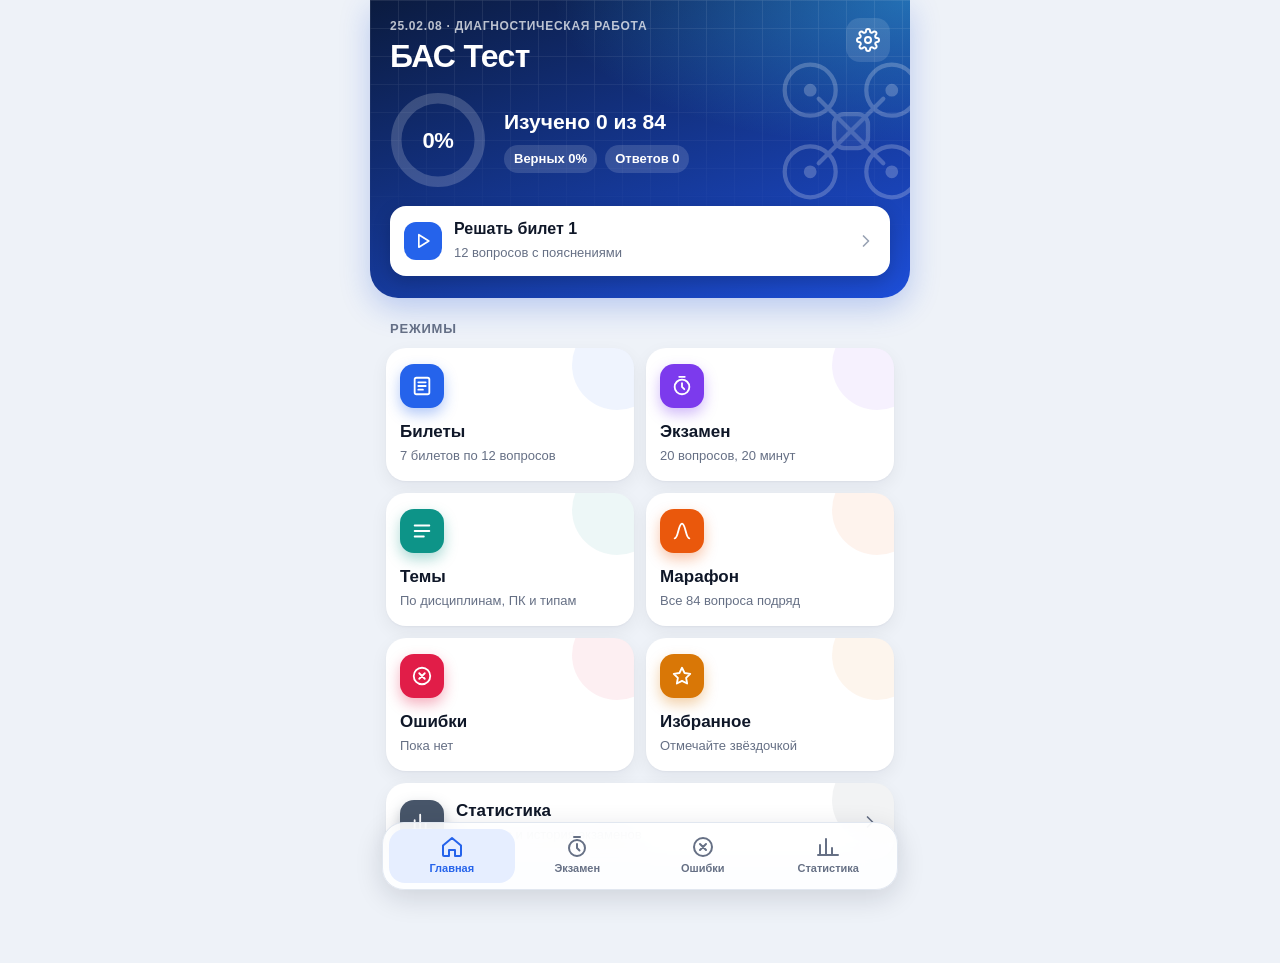
==== bas-test/index.html @ 1d3c55db "БАС Тест: тренажёр в стиле Дром ПДД (84 вопроса, сверены с документом), новый интерфейс Co-Authored-" ====
<!DOCTYPE html>
<html lang="ru">
<head>
  <meta charset="UTF-8">
  <meta name="viewport" content="width=device-width, initial-scale=1, viewport-fit=cover">
  <title>БАС Тест</title>
  <meta name="description" content="Тренажёр для подготовки к диагностической работе 25.02.08 «Эксплуатация беспилотных авиационных систем»">
  <link rel="manifest" href="manifest.webmanifest">
  <meta name="theme-color" content="#EEF2F8" media="(prefers-color-scheme: light)">
  <meta name="theme-color" content="#0A0F1A" media="(prefers-color-scheme: dark)">
  <link rel="icon" href="icons/icon.svg" type="image/svg+xml">
  <link rel="apple-touch-icon" href="icons/apple-touch-icon.png">
  <meta name="apple-mobile-web-app-capable" content="yes">
  <meta name="mobile-web-app-capable" content="yes">
  <meta name="apple-mobile-web-app-title" content="БАС Тест">
  <meta name="apple-mobile-web-app-status-bar-style" content="default">
  <link rel="stylesheet" href="style.css">
</head>
<body>
  <div id="app">
    <main id="view" class="view"></main>
  </div>
  <nav class="tabbar" id="tabbar" aria-label="Разделы">
    <div class="inner">
      <button data-tab="home" aria-label="Главная">
        <svg viewBox="0 0 24 24" fill="none" stroke="currentColor" stroke-width="2" stroke-linecap="round" stroke-linejoin="round"><path d="M3 10.5 12 3l9 7.5V20a1 1 0 0 1-1 1h-5v-6H9v6H4a1 1 0 0 1-1-1z"/></svg>
        Главная
      </button>
      <button data-tab="examIntro" aria-label="Экзамен">
        <svg viewBox="0 0 24 24" fill="none" stroke="currentColor" stroke-width="2" stroke-linecap="round" stroke-linejoin="round"><circle cx="12" cy="13" r="8"/><path d="M12 9v4l2.5 2.5M9 2h6"/></svg>
        Экзамен
      </button>
      <button data-tab="mistakes" aria-label="Ошибки">
        <svg viewBox="0 0 24 24" fill="none" stroke="currentColor" stroke-width="2" stroke-linecap="round" stroke-linejoin="round"><circle cx="12" cy="12" r="9"/><path d="m15 9-6 6M9 9l6 6"/></svg>
        Ошибки
        <span class="dot hidden" id="mistakesDot"></span>
      </button>
      <button data-tab="stats" aria-label="Статистика">
        <svg viewBox="0 0 24 24" fill="none" stroke="currentColor" stroke-width="2" stroke-linecap="round" stroke-linejoin="round"><path d="M4 20V10M10 20V4M16 20v-7M22 20H2"/></svg>
        Статистика
      </button>
    </div>
  </nav>
  <script src="questions.js"></script>
  <script src="app.js"></script>
</body>
</html>
---- bas-test/style.css ----
/* БАС Тест — оформление */
:root {
  --bg: #EEF2F8;
  --card: #FFFFFF;
  --card2: #F3F6FB;
  --text: #0F1728;
  --muted: #667085;
  --line: #E1E7F0;
  --accent: #2563EB;
  --accent-2: #0EA5E9;
  --accent-soft: #E6EEFF;
  --ok: #16A34A;
  --ok-soft: #E3F6EA;
  --bad: #E11D48;
  --bad-soft: #FDE8EE;
  --warn: #F59E0B;
  --hero-1: #0B1B3F;
  --hero-2: #1D4ED8;
  --shadow: 0 1px 2px rgba(16, 24, 40, .04), 0 6px 18px rgba(16, 24, 40, .06);
  --shadow-lg: 0 10px 30px rgba(29, 78, 216, .25);
  --r: 20px;
  --fs: 1;
  color-scheme: light;
}
:root[data-theme="dark"] {
  --bg: #0A0F1A; --card: #131B2B; --card2: #1A2436; --text: #EEF2F8; --muted: #93A0B5; --line: #243049;
  --accent: #5B8CFF; --accent-2: #38BDF8; --accent-soft: #1A2A4D; --ok: #34D399; --ok-soft: #12302A; --bad: #FB7185; --bad-soft: #3A1823;
  --hero-1: #0B1430; --hero-2: #1E3A8A;
  --shadow: 0 1px 2px rgba(0,0,0,.35); --shadow-lg: 0 10px 30px rgba(0,0,0,.4);
  color-scheme: dark;
}
@media (prefers-color-scheme: dark) {
  :root:not([data-theme="light"]) {
    --bg: #0A0F1A; --card: #131B2B; --card2: #1A2436; --text: #EEF2F8; --muted: #93A0B5; --line: #243049;
    --accent: #5B8CFF; --accent-2: #38BDF8; --accent-soft: #1A2A4D; --ok: #34D399; --ok-soft: #12302A; --bad: #FB7185; --bad-soft: #3A1823;
    --hero-1: #0B1430; --hero-2: #1E3A8A;
    --shadow: 0 1px 2px rgba(0,0,0,.35); --shadow-lg: 0 10px 30px rgba(0,0,0,.4);
    color-scheme: dark;
  }
}
:root[data-font="large"] { --fs: 1.14; }

* { box-sizing: border-box; -webkit-tap-highlight-color: transparent; }
html, body { margin: 0; padding: 0; }
body {
  background: var(--bg); color: var(--text);
  font-family: -apple-system, BlinkMacSystemFont, "SF Pro Text", "Segoe UI", Roboto, "Helvetica Neue", Arial, sans-serif;
  font-size: calc(16px * var(--fs)); line-height: 1.42;
  overflow-x: hidden; -webkit-text-size-adjust: 100%;
}
button { font: inherit; color: inherit; border: 0; background: none; cursor: pointer; padding: 0; }
button:focus-visible, [tabindex]:focus-visible { outline: 3px solid var(--accent); outline-offset: 2px; }
#app { max-width: 540px; margin: 0 auto; min-height: 100vh; min-height: 100dvh; position: relative; }
.view { padding: 0 16px calc(104px + env(safe-area-inset-bottom, 0px)); animation: fadeIn .2s ease; }
.view.no-tabs { padding-bottom: calc(28px + env(safe-area-inset-bottom, 0px)); }
@keyframes fadeIn { from { opacity: 0; transform: translateY(6px); } to { opacity: 1; transform: none; } }
@keyframes pop { 0% { transform: scale(.96); } 60% { transform: scale(1.015); } 100% { transform: none; } }
@keyframes shake { 0%,100% { transform: none; } 25% { transform: translateX(-5px); } 75% { transform: translateX(5px); } }
@media (prefers-reduced-motion: reduce) { * { animation: none !important; transition: none !important; } }

/* ---------- Шапка внутренних экранов ---------- */
.topbar {
  position: sticky; top: 0; z-index: 20; margin: 0 -16px 10px;
  padding: calc(8px + env(safe-area-inset-top, 0px)) 8px 8px;
  background: color-mix(in srgb, var(--bg) 86%, transparent);
  -webkit-backdrop-filter: saturate(1.6) blur(14px); backdrop-filter: saturate(1.6) blur(14px);
  display: flex; align-items: center; gap: 4px; min-height: 58px;
}
.topbar h1 { flex: 1; margin: 0; font-size: calc(20px * var(--fs)); font-weight: 800; letter-spacing: -.01em; white-space: nowrap; overflow: hidden; text-overflow: ellipsis; padding: 0 4px; }
.icon-btn { width: 44px; height: 44px; border-radius: 14px; display: grid; place-items: center; flex: none; }
.icon-btn:active { background: var(--line); }
.icon-btn svg { width: 24px; height: 24px; }
.timer { font-variant-numeric: tabular-nums; font-weight: 800; padding: 7px 12px; border-radius: 12px; background: var(--card); box-shadow: var(--shadow); display: flex; align-items: center; gap: 6px; }
.timer::before { content: ""; width: 8px; height: 8px; border-radius: 50%; background: var(--ok); }
.timer.low { color: var(--bad); }
.timer.low::before { background: var(--bad); animation: blink 1s infinite; }
@keyframes blink { 50% { opacity: .2; } }
.counter { color: var(--muted); font-weight: 700; padding: 6px 12px; border-radius: 12px; background: var(--card); box-shadow: var(--shadow); font-variant-numeric: tabular-nums; font-size: calc(15px * var(--fs)); }

/* ---------- Главная: шапка-баннер ---------- */
.hero {
  position: relative; overflow: hidden; color: #fff;
  margin: 0 -16px 18px; padding: calc(18px + env(safe-area-inset-top, 0px)) 20px 22px;
  background:
    radial-gradient(120% 90% at 100% 0%, rgba(56, 189, 248, .45) 0%, transparent 55%),
    linear-gradient(160deg, var(--hero-1) 0%, var(--hero-2) 100%);
  border-radius: 0 0 28px 28px;
  box-shadow: var(--shadow-lg);
}
.hero::before { /* сетка как на радаре */
  content: ""; position: absolute; inset: 0; pointer-events: none; opacity: .14;
  background-image: linear-gradient(rgba(255,255,255,.6) 1px, transparent 1px), linear-gradient(90deg, rgba(255,255,255,.6) 1px, transparent 1px);
  background-size: 28px 28px;
  -webkit-mask-image: linear-gradient(180deg, #000 0%, transparent 85%); mask-image: linear-gradient(180deg, #000 0%, transparent 85%);
}
.hero .drone { position: absolute; right: -26px; top: calc(46px + env(safe-area-inset-top, 0px)); width: 170px; height: 170px; opacity: .22; pointer-events: none; animation: hover 5s ease-in-out infinite; }
@keyframes hover { 50% { transform: translateY(-6px) rotate(3deg); } }
.hero-top { position: relative; display: flex; align-items: flex-start; gap: 12px; }
.hero-top .grow { flex: 1; min-width: 0; }
.eyebrow { font-size: calc(12px * var(--fs)); font-weight: 700; letter-spacing: .06em; text-transform: uppercase; color: rgba(255,255,255,.72); }
.hero h1 { margin: 4px 0 0; font-size: calc(32px * var(--fs)); font-weight: 850; letter-spacing: -.02em; line-height: 1.1; }
.hero .icon-btn { color: #fff; background: rgba(255,255,255,.12); }
.hero .icon-btn:active { background: rgba(255,255,255,.22); }
.hero-stats { position: relative; display: flex; align-items: center; gap: 18px; margin-top: 18px; }
.hero-stats .big { font-size: calc(21px * var(--fs)); font-weight: 800; }
.hero-stats .row { display: flex; gap: 8px; flex-wrap: wrap; margin-top: 8px; }
.pill { font-size: calc(13px * var(--fs)); font-weight: 700; padding: 5px 10px; border-radius: 999px; background: rgba(255,255,255,.14); color: #fff; white-space: nowrap; }
.hero-cta {
  position: relative; display: flex; align-items: center; gap: 12px; width: 100%; margin-top: 18px;
  background: #fff; color: #0F1728; border-radius: 16px; padding: 12px 14px; text-align: left; min-height: 60px;
  box-shadow: 0 6px 18px rgba(0,0,0,.18); transition: transform .12s ease;
}
.hero-cta:active { transform: scale(.98); }
.hero-cta .ci { width: 38px; height: 38px; border-radius: 12px; display: grid; place-items: center; background: #2563EB; color: #fff; flex: none; }
.hero-cta .ci svg { width: 20px; height: 20px; }
.hero-cta .grow { flex: 1; min-width: 0; }
.hero-cta b { display: block; font-size: calc(16px * var(--fs)); }
.hero-cta span { color: #667085; font-size: calc(13px * var(--fs)); }
.hero-cta > svg { width: 20px; height: 20px; color: #98A2B3; flex: none; }

.ring { width: 96px; height: 96px; flex: none; position: relative; }
.ring svg { width: 100%; height: 100%; transform: rotate(-90deg); }
.ring .trk { stroke: var(--line); }
.ring .arc { stroke: var(--accent); transition: stroke-dashoffset .6s ease; }
.hero .ring .trk { stroke: rgba(255,255,255,.18); }
.hero .ring .arc { stroke: #fff; }
.ring .val { position: absolute; inset: 0; display: grid; place-items: center; font-weight: 850; font-size: calc(22px * var(--fs)); letter-spacing: -.02em; }

/* ---------- Карточки ---------- */
.card { background: var(--card); border-radius: var(--r); box-shadow: var(--shadow); padding: 16px; margin-bottom: 12px; }
.section-title { font-size: calc(13px * var(--fs)); font-weight: 800; letter-spacing: .06em; text-transform: uppercase; color: var(--muted); margin: 22px 4px 10px; }
.section-title:first-child { margin-top: 6px; }
.muted { color: var(--muted); }
.small { font-size: calc(14px * var(--fs)); }

/* ---------- Плитки режимов ---------- */
.tiles { display: grid; grid-template-columns: 1fr 1fr; gap: 12px; }
.tile {
  --tc: var(--accent);
  position: relative; overflow: hidden;
  background: var(--card); border-radius: var(--r); box-shadow: var(--shadow); padding: 16px 14px 14px; text-align: left;
  display: flex; flex-direction: column; gap: 12px; min-height: 124px; transition: transform .15s ease;
}
.tile::after { content: ""; position: absolute; right: -28px; top: -28px; width: 90px; height: 90px; border-radius: 50%; background: var(--tc); opacity: .07; }
.tile:active { transform: scale(.97); }
.tile.wide { grid-column: span 2; flex-direction: row; align-items: center; min-height: 76px; }
.tile.wide > div { flex: 1; }
.tile .ti { width: 44px; height: 44px; border-radius: 14px; display: grid; place-items: center; color: #fff; flex: none; background: var(--tc); box-shadow: 0 6px 14px color-mix(in srgb, var(--tc) 35%, transparent); }
.tile .ti svg { width: 22px; height: 22px; }
.tile b { font-size: calc(17px * var(--fs)); display: block; font-weight: 800; }
.tile span { color: var(--muted); font-size: calc(13px * var(--fs)); }
.tile .cnt { position: absolute; top: 14px; right: 14px; min-width: 26px; height: 26px; padding: 0 8px; border-radius: 13px; background: var(--tc); color: #fff; font-size: 13px; font-weight: 800; display: grid; place-items: center; }
.c-blue { --tc: #2563EB; } .c-violet { --tc: #7C3AED; } .c-teal { --tc: #0D9488; }
.c-orange { --tc: #EA580C; } .c-red { --tc: #E11D48; } .c-amber { --tc: #D97706; } .c-slate { --tc: #475569; }

.banner { display: flex; align-items: center; gap: 12px; background: var(--accent-soft); border-radius: 16px; padding: 12px 12px 12px 16px; margin-bottom: 14px; }
.banner p { flex: 1; margin: 0; font-size: calc(14px * var(--fs)); }

/* ---------- Кнопки ---------- */
.btn {
  display: flex; align-items: center; justify-content: center; gap: 8px; width: 100%; min-height: 54px;
  border-radius: 16px; font-weight: 800; font-size: calc(17px * var(--fs)); padding: 10px 16px;
  background: linear-gradient(180deg, color-mix(in srgb, var(--accent) 88%, #fff) 0%, var(--accent) 100%); color: #fff;
  box-shadow: 0 6px 16px color-mix(in srgb, var(--accent) 30%, transparent);
  transition: transform .12s ease, opacity .15s;
}
.btn:active { transform: scale(.98); }
.btn[disabled] { opacity: .38; pointer-events: none; box-shadow: none; }
.btn.secondary { background: var(--accent-soft); color: var(--accent); box-shadow: none; }
.btn.ghost { background: var(--card); color: var(--text); box-shadow: var(--shadow); }
.btn.danger { background: var(--bad-soft); color: var(--bad); box-shadow: none; }
.btn.small-btn { min-height: 44px; font-size: calc(15px * var(--fs)); width: auto; }
.btn-row { display: flex; gap: 10px; margin-top: 14px; }
.btn-row .btn { flex: 1; }
.stack > * + * { margin-top: 10px; }

/* ---------- Списки ---------- */
.list-item { display: flex; align-items: center; gap: 12px; width: 100%; text-align: left; background: var(--card); border-radius: 18px; box-shadow: var(--shadow); padding: 14px 16px; margin-bottom: 10px; min-height: 62px; }
.list-item:active { background: var(--card2); }
.list-item .grow { flex: 1; min-width: 0; }
.list-item b { display: block; font-size: calc(16px * var(--fs)); }
.list-item .sub { color: var(--muted); font-size: calc(13px * var(--fs)); margin-top: 2px; }
.list-item > svg { color: var(--muted); flex: none; }
.badge { font-size: calc(13px * var(--fs)); font-weight: 800; padding: 4px 10px; border-radius: 999px; background: var(--card2); color: var(--muted); white-space: nowrap; }
.badge.ok { background: var(--ok-soft); color: var(--ok); }
.badge.bad { background: var(--bad-soft); color: var(--bad); }
.bar { height: 8px; border-radius: 4px; background: var(--card2); overflow: hidden; margin-top: 10px; }
.bar i { display: block; height: 100%; background: linear-gradient(90deg, var(--accent), var(--accent-2)); border-radius: 4px; transition: width .35s; }
.bar.ok i { background: linear-gradient(90deg, var(--ok), #4ADE80); }

.ticket-grid { display: grid; grid-template-columns: repeat(2, 1fr); gap: 12px; }
.ticket { position: relative; background: var(--card); border-radius: var(--r); box-shadow: var(--shadow); padding: 16px; text-align: left; border: 2px solid transparent; min-height: 118px; display: flex; flex-direction: column; justify-content: space-between; gap: 8px; transition: transform .12s; }
.ticket:active { transform: scale(.97); }
.ticket .tn { font-size: calc(30px * var(--fs)); font-weight: 850; line-height: 1; letter-spacing: -.03em; color: var(--accent); }
.ticket b { font-size: calc(16px * var(--fs)); }
.ticket.ok { border-color: var(--ok); }
.ticket.ok .tn { color: var(--ok); }
.ticket.bad { border-color: var(--bad); }
.ticket.bad .tn { color: var(--bad); }

.seg { display: flex; background: var(--card2); border-radius: 14px; padding: 4px; gap: 4px; margin-bottom: 14px; }
.seg button { flex: 1; min-height: 40px; border-radius: 11px; font-weight: 700; font-size: calc(14px * var(--fs)); color: var(--muted); }
.seg button.on { background: var(--card); color: var(--text); box-shadow: var(--shadow); }

.setting { display: flex; align-items: center; gap: 12px; padding: 12px 0; border-bottom: 1px solid var(--line); }
.setting:last-child { border-bottom: 0; }
.setting .grow { flex: 1; }
.switch { width: 52px; height: 32px; border-radius: 16px; background: var(--line); position: relative; flex: none; transition: background .2s; }
.switch::after { content: ""; position: absolute; top: 3px; left: 3px; width: 26px; height: 26px; border-radius: 50%; background: #fff; box-shadow: 0 1px 3px rgba(0,0,0,.25); transition: transform .2s; }
.switch.on { background: var(--ok); }
.switch.on::after { transform: translateX(20px); }

.stat-grid { display: grid; grid-template-columns: repeat(3, 1fr); gap: 10px; }
.stat { background: var(--card); border-radius: 18px; box-shadow: var(--shadow); padding: 14px 10px; text-align: center; }
.stat b { display: block; font-size: calc(24px * var(--fs)); font-weight: 850; letter-spacing: -.02em; }
.stat span { color: var(--muted); font-size: calc(12px * var(--fs)); }
.stat:nth-child(1) b { color: var(--accent); }
.stat:nth-child(2) b { color: var(--ok); }

.empty { text-align: center; padding: 48px 16px; color: var(--muted); }
.empty .ei { width: 72px; height: 72px; margin: 0 auto 14px; border-radius: 24px; display: grid; place-items: center; background: var(--card); box-shadow: var(--shadow); color: var(--accent); }
.empty .ei svg { width: 34px; height: 34px; }
.empty b { display: block; color: var(--text); font-size: calc(19px * var(--fs)); margin-bottom: 6px; }

.info { display: flex; gap: 12px; align-items: flex-start; }
.info .ii { width: 40px; height: 40px; border-radius: 12px; display: grid; place-items: center; background: var(--accent-soft); color: var(--accent); flex: none; }
.info .ii svg { width: 20px; height: 20px; }
.rules { margin: 12px 0 16px; padding: 0; list-style: none; }
.rules li { display: flex; gap: 10px; padding: 8px 0; border-bottom: 1px solid var(--line); font-size: calc(15px * var(--fs)); }
.rules li:last-child { border-bottom: 0; }
.rules li b { color: var(--accent); min-width: 22px; }

/* ---------- Экран вопроса ---------- */
.qprog { height: 6px; border-radius: 3px; background: var(--card2); overflow: hidden; margin: -2px 0 10px; }
.qprog i { display: block; height: 100%; background: linear-gradient(90deg, var(--accent), var(--accent-2)); border-radius: 3px; transition: width .3s; }
.strip { display: flex; gap: 6px; overflow-x: auto; margin: 0 -16px 12px; padding: 4px 16px 8px; scrollbar-width: none; }
.strip::-webkit-scrollbar { display: none; }
.strip button { flex: none; min-width: 38px; height: 38px; padding: 0 6px; border-radius: 12px; background: var(--card); box-shadow: var(--shadow); font-weight: 800; font-size: 14px; color: var(--muted); border: 2px solid transparent; font-variant-numeric: tabular-nums; transition: transform .12s; }
.strip button.ok { background: var(--ok); color: #fff; }
.strip button.bad { background: var(--bad); color: #fff; }
.strip button.done { background: var(--accent-soft); color: var(--accent); }
.strip button.cur { border-color: var(--accent); transform: translateY(-2px); color: var(--text); }
.strip button.ok.cur, .strip button.bad.cur { color: #fff; border-color: var(--text); }

.qcard { background: var(--card); border-radius: var(--r); box-shadow: var(--shadow); padding: 16px 16px 18px; margin-bottom: 14px; }
.qmeta { display: flex; align-items: center; gap: 6px; flex-wrap: wrap; margin-bottom: 12px; }
.chip { font-size: calc(12px * var(--fs)); font-weight: 700; padding: 5px 9px; border-radius: 9px; background: var(--card2); color: var(--muted); }
.chip.kind { background: var(--accent-soft); color: var(--accent); }
.chip.was-open { background: #FFF3DD; color: #A0620A; }
:root[data-theme="dark"] .chip.was-open { background: #3A2C12; color: #F5B54A; }
@media (prefers-color-scheme: dark) { :root:not([data-theme="light"]) .chip.was-open { background: #3A2C12; color: #F5B54A; } }
.qmeta .star { margin-left: auto; width: 40px; height: 40px; border-radius: 12px; display: grid; place-items: center; color: var(--muted); background: var(--card2); }
.qmeta .star.on { color: var(--warn); background: #FEF3C7; }
:root[data-theme="dark"] .qmeta .star.on { background: #3A2C12; }
@media (prefers-color-scheme: dark) { :root:not([data-theme="light"]) .qmeta .star.on { background: #3A2C12; } }
.qmeta .star svg { width: 22px; height: 22px; }
.qnum { font-size: calc(13px * var(--fs)); color: var(--muted); font-weight: 700; margin-bottom: 4px; }
.qtext { font-size: calc(19px * var(--fs)); font-weight: 700; line-height: 1.38; margin: 0; letter-spacing: -.005em; }
.hint { display: flex; align-items: center; gap: 8px; color: var(--accent); font-size: calc(14px * var(--fs)); font-weight: 700; margin: 14px 0 0; padding: 10px 12px; border-radius: 12px; background: var(--accent-soft); }
.hint svg { width: 18px; height: 18px; flex: none; }

.opts { display: flex; flex-direction: column; gap: 10px; }
.opt {
  display: flex; align-items: flex-start; gap: 12px; width: 100%; text-align: left; min-height: 58px;
  background: var(--card); border-radius: 16px; box-shadow: var(--shadow); padding: 14px;
  font-size: calc(17px * var(--fs)); line-height: 1.38; border: 2px solid transparent;
  transition: background .2s, border-color .2s, transform .1s;
}
.opt:active { transform: scale(.99); }
.opt .num { flex: none; width: 30px; height: 30px; border-radius: 10px; background: var(--card2); color: var(--muted); display: grid; place-items: center; font-weight: 800; font-size: 14px; margin-top: -2px; }
.opt .num svg { width: 16px; height: 16px; }
.opt .txt { flex: 1; min-width: 0; overflow-wrap: anywhere; }
.opt.sel { border-color: var(--accent); background: var(--accent-soft); }
.opt.sel .num { background: var(--accent); color: #fff; }
.opt.ok { background: var(--ok-soft); border-color: var(--ok); animation: pop .3s ease; }
.opt.ok .num { background: var(--ok); color: #fff; }
.opt.bad { background: var(--bad-soft); border-color: var(--bad); animation: shake .3s ease; }
.opt.bad .num { background: var(--bad); color: #fff; }
.opt.miss { border-color: var(--ok); border-style: dashed; }
.opt.locked { pointer-events: none; }
.opt.dim { opacity: .5; }
.check { width: 26px; height: 26px; border-radius: 8px; border: 2px solid var(--line); flex: none; display: grid; place-items: center; margin-top: 0; background: var(--card); }
.opt.sel .check { background: var(--accent); border-color: var(--accent); }
.opt.ok .check { background: var(--ok); border-color: var(--ok); }
.opt.bad .check { background: var(--bad); border-color: var(--bad); }
.check svg { width: 16px; height: 16px; color: #fff; }

.match-label { font-size: calc(12px * var(--fs)); color: var(--muted); font-weight: 800; letter-spacing: .06em; text-transform: uppercase; margin: 16px 4px 8px; }
.opt .tag { flex: none; min-width: 30px; height: 30px; border-radius: 10px; display: grid; place-items: center; font-weight: 800; font-size: 14px; color: #fff; background: var(--line); }
.tag.plain { background: var(--card2); color: var(--muted); }
.opt.picked { border-color: var(--pc); background: color-mix(in srgb, var(--pc) 10%, var(--card)); }
.opt.active { border-color: var(--pc); box-shadow: 0 0 0 4px color-mix(in srgb, var(--pc) 25%, transparent); }

.res-line { padding: 10px 0; border-bottom: 1px solid var(--line); font-size: calc(16px * var(--fs)); }
.res-line:last-child { border-bottom: 0; }
.res-line .mark { font-weight: 800; margin-right: 6px; }
.res-line.ok .mark { color: var(--ok); }
.res-line.bad .mark { color: var(--bad); }
.res-line .right { color: var(--ok); font-size: calc(14px * var(--fs)); margin-top: 4px; font-weight: 600; }

.explain { background: var(--card); border-radius: var(--r); box-shadow: var(--shadow); padding: 16px; margin-top: 14px; animation: fadeIn .25s ease; border-top: 4px solid var(--accent); }
.explain.ok { border-top-color: var(--ok); }
.explain.bad { border-top-color: var(--bad); }
.explain .verdict { display: flex; align-items: center; gap: 10px; font-weight: 850; font-size: calc(18px * var(--fs)); margin-bottom: 10px; }
.explain .verdict i { width: 30px; height: 30px; border-radius: 50%; display: grid; place-items: center; color: #fff; }
.explain .verdict i svg { width: 16px; height: 16px; }
.explain.ok .verdict { color: var(--ok); } .explain.ok .verdict i { background: var(--ok); }
.explain.bad .verdict { color: var(--bad); } .explain.bad .verdict i { background: var(--bad); }
.explain .rightans { background: var(--ok-soft); border-radius: 12px; padding: 10px 12px; margin-bottom: 12px; font-size: calc(16px * var(--fs)); }
.explain .rightans b { color: var(--ok); display: block; font-size: calc(13px * var(--fs)); text-transform: uppercase; letter-spacing: .05em; margin-bottom: 2px; }
.explain h3 { margin: 0 0 6px; font-size: calc(13px * var(--fs)); text-transform: uppercase; letter-spacing: .05em; color: var(--muted); }
.explain p { margin: 0; font-size: calc(16px * var(--fs)); line-height: 1.5; }

.result-hero { text-align: center; padding: 28px 16px 24px; position: relative; overflow: hidden; }
.result-hero.ok { background: linear-gradient(180deg, var(--ok-soft), var(--card) 70%); }
.result-hero.bad { background: linear-gradient(180deg, var(--bad-soft), var(--card) 70%); }
.result-hero .big { font-size: calc(32px * var(--fs)); font-weight: 850; margin: 12px 0 4px; letter-spacing: -.02em; }
.result-hero.ok .big { color: var(--ok); }
.result-hero.bad .big { color: var(--bad); }
.result-icon { width: 80px; height: 80px; border-radius: 50%; display: grid; place-items: center; margin: 0 auto; color: #fff; animation: pop .4s ease; }
.result-hero.ok .result-icon { background: var(--ok); box-shadow: 0 10px 24px color-mix(in srgb, var(--ok) 40%, transparent); }
.result-hero.bad .result-icon { background: var(--bad); box-shadow: 0 10px 24px color-mix(in srgb, var(--bad) 40%, transparent); }
.result-icon svg { width: 38px; height: 38px; }
.err-item { background: var(--card); border-radius: 18px; box-shadow: var(--shadow); padding: 14px 16px; margin-bottom: 10px; border-left: 4px solid var(--bad); }
.err-item .q { font-weight: 700; margin-bottom: 8px; }
.err-item .a { color: var(--ok); font-size: calc(15px * var(--fs)); }
.err-item .e { color: var(--muted); font-size: calc(14px * var(--fs)); margin-top: 6px; }

/* ---------- Нижняя панель ---------- */
.tabbar {
  position: fixed; left: 0; right: 0; bottom: 0; z-index: 30;
  padding: 0 12px calc(10px + env(safe-area-inset-bottom, 0px));
  pointer-events: none;
}
.tabbar .inner {
  pointer-events: auto; max-width: 516px; margin: 0 auto; display: flex;
  background: color-mix(in srgb, var(--card) 88%, transparent);
  -webkit-backdrop-filter: saturate(1.6) blur(16px); backdrop-filter: saturate(1.6) blur(16px);
  border-radius: 22px; box-shadow: 0 8px 28px rgba(16, 24, 40, .14); border: 1px solid var(--line); padding: 6px;
}
.tabbar button { flex: 1; display: flex; flex-direction: column; align-items: center; gap: 2px; padding: 6px 0; min-height: 54px; color: var(--muted); font-size: 11px; font-weight: 700; position: relative; border-radius: 16px; transition: background .2s, color .2s; }
.tabbar button svg { width: 24px; height: 24px; }
.tabbar button.on { color: var(--accent); background: var(--accent-soft); }
.tabbar .dot { position: absolute; top: 2px; left: calc(50% + 6px); min-width: 18px; height: 18px; border-radius: 9px; background: var(--bad); color: #fff; font-size: 11px; display: grid; place-items: center; padding: 0 4px; }
.hidden { display: none !important; }

/* ---------- Модальное окно и тост ---------- */
.modal-back { position: fixed; inset: 0; z-index: 100; background: rgba(10, 15, 25, .5); display: flex; align-items: flex-end; justify-content: center; animation: fadeBack .15s ease; }
@keyframes fadeBack { from { opacity: 0; } to { opacity: 1; } }
.modal { background: var(--card); width: 100%; max-width: 540px; border-radius: 26px 26px 0 0; padding: 12px 16px calc(16px + env(safe-area-inset-bottom, 0px)); animation: slideUp .22s ease; }
.modal::before { content: ""; display: block; width: 40px; height: 5px; border-radius: 3px; background: var(--line); margin: 0 auto 16px; }
@keyframes slideUp { from { transform: translateY(40px); } to { transform: none; } }
.modal h2 { margin: 0 0 8px; font-size: calc(21px * var(--fs)); }
.modal p { margin: 0 0 18px; color: var(--muted); }
.toast { position: fixed; left: 50%; bottom: calc(100px + env(safe-area-inset-bottom, 0px)); transform: translateX(-50%); z-index: 120; background: var(--text); color: var(--bg); padding: 12px 18px; border-radius: 14px; font-weight: 700; font-size: 15px; max-width: calc(100% - 32px); box-shadow: 0 8px 24px rgba(0,0,0,.22); animation: fadeIn .2s ease; }
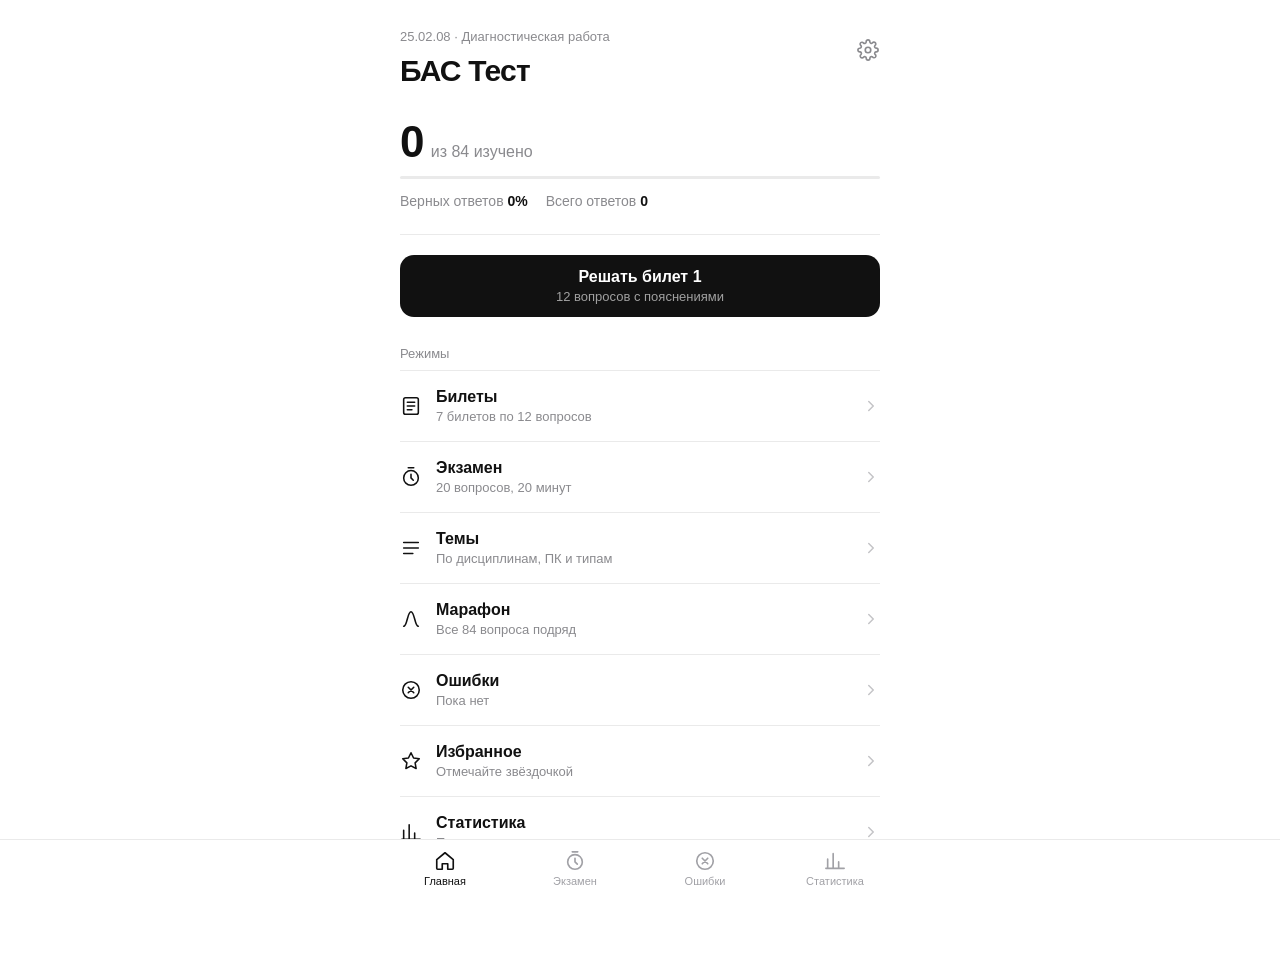
==== commit 6f91a6e7: "БАС Тест: вопросы буква в букву как в документе, минималистичный дизайн Co-Authored-By: Claude Opus " ====
--- a/bas-test/index.html
+++ b/bas-test/index.html
@@ -6,8 +6,8 @@
   <title>БАС Тест</title>
   <meta name="description" content="Тренажёр для подготовки к диагностической работе 25.02.08 «Эксплуатация беспилотных авиационных систем»">
   <link rel="manifest" href="manifest.webmanifest">
-  <meta name="theme-color" content="#EEF2F8" media="(prefers-color-scheme: light)">
-  <meta name="theme-color" content="#0A0F1A" media="(prefers-color-scheme: dark)">
+  <meta name="theme-color" content="#FFFFFF" media="(prefers-color-scheme: light)">
+  <meta name="theme-color" content="#0B0B0C" media="(prefers-color-scheme: dark)">
   <link rel="icon" href="icons/icon.svg" type="image/svg+xml">
   <link rel="apple-touch-icon" href="icons/apple-touch-icon.png">
   <meta name="apple-mobile-web-app-capable" content="yes">
--- a/bas-test/style.css
+++ b/bas-test/style.css
@@ -1,40 +1,35 @@
-/* БАС Тест — оформление */
+/* БАС Тест — минималистичное оформление */
 :root {
-  --bg: #EEF2F8;
+  --bg: #FFFFFF;
   --card: #FFFFFF;
-  --card2: #F3F6FB;
-  --text: #0F1728;
-  --muted: #667085;
-  --line: #E1E7F0;
+  --card2: #F5F5F4;
+  --text: #111111;
+  --muted: #8A8A8E;
+  --line: #EAEAEA;
   --accent: #2563EB;
-  --accent-2: #0EA5E9;
-  --accent-soft: #E6EEFF;
-  --ok: #16A34A;
-  --ok-soft: #E3F6EA;
-  --bad: #E11D48;
-  --bad-soft: #FDE8EE;
-  --warn: #F59E0B;
-  --hero-1: #0B1B3F;
-  --hero-2: #1D4ED8;
-  --shadow: 0 1px 2px rgba(16, 24, 40, .04), 0 6px 18px rgba(16, 24, 40, .06);
-  --shadow-lg: 0 10px 30px rgba(29, 78, 216, .25);
-  --r: 20px;
+  --accent-soft: #EFF4FF;
+  --ink: #111111;
+  --ink-text: #FFFFFF;
+  --ok: #15803D;
+  --ok-soft: #F0FAF3;
+  --bad: #DC2626;
+  --bad-soft: #FEF2F2;
+  --warn: #D97706;
+  --r: 14px;
   --fs: 1;
   color-scheme: light;
 }
 :root[data-theme="dark"] {
-  --bg: #0A0F1A; --card: #131B2B; --card2: #1A2436; --text: #EEF2F8; --muted: #93A0B5; --line: #243049;
-  --accent: #5B8CFF; --accent-2: #38BDF8; --accent-soft: #1A2A4D; --ok: #34D399; --ok-soft: #12302A; --bad: #FB7185; --bad-soft: #3A1823;
-  --hero-1: #0B1430; --hero-2: #1E3A8A;
-  --shadow: 0 1px 2px rgba(0,0,0,.35); --shadow-lg: 0 10px 30px rgba(0,0,0,.4);
+  --bg: #0B0B0C; --card: #0B0B0C; --card2: #18181A; --text: #F2F2F2; --muted: #8E8E93; --line: #232326;
+  --accent: #6EA0FF; --accent-soft: #14213D; --ink: #F2F2F2; --ink-text: #0B0B0C;
+  --ok: #4ADE80; --ok-soft: #0F2418; --bad: #F87171; --bad-soft: #2A1212;
   color-scheme: dark;
 }
 @media (prefers-color-scheme: dark) {
   :root:not([data-theme="light"]) {
-    --bg: #0A0F1A; --card: #131B2B; --card2: #1A2436; --text: #EEF2F8; --muted: #93A0B5; --line: #243049;
-    --accent: #5B8CFF; --accent-2: #38BDF8; --accent-soft: #1A2A4D; --ok: #34D399; --ok-soft: #12302A; --bad: #FB7185; --bad-soft: #3A1823;
-    --hero-1: #0B1430; --hero-2: #1E3A8A;
-    --shadow: 0 1px 2px rgba(0,0,0,.35); --shadow-lg: 0 10px 30px rgba(0,0,0,.4);
+    --bg: #0B0B0C; --card: #0B0B0C; --card2: #18181A; --text: #F2F2F2; --muted: #8E8E93; --line: #232326;
+    --accent: #6EA0FF; --accent-soft: #14213D; --ink: #F2F2F2; --ink-text: #0B0B0C;
+    --ok: #4ADE80; --ok-soft: #0F2418; --bad: #F87171; --bad-soft: #2A1212;
     color-scheme: dark;
   }
 }
@@ -45,311 +40,249 @@
 body {
   background: var(--bg); color: var(--text);
   font-family: -apple-system, BlinkMacSystemFont, "SF Pro Text", "Segoe UI", Roboto, "Helvetica Neue", Arial, sans-serif;
-  font-size: calc(16px * var(--fs)); line-height: 1.42;
+  font-size: calc(16px * var(--fs)); line-height: 1.45;
   overflow-x: hidden; -webkit-text-size-adjust: 100%;
 }
 button { font: inherit; color: inherit; border: 0; background: none; cursor: pointer; padding: 0; }
-button:focus-visible, [tabindex]:focus-visible { outline: 3px solid var(--accent); outline-offset: 2px; }
-#app { max-width: 540px; margin: 0 auto; min-height: 100vh; min-height: 100dvh; position: relative; }
-.view { padding: 0 16px calc(104px + env(safe-area-inset-bottom, 0px)); animation: fadeIn .2s ease; }
+button:focus-visible, [tabindex]:focus-visible { outline: 2px solid var(--accent); outline-offset: 2px; }
+#app { max-width: 520px; margin: 0 auto; min-height: 100vh; min-height: 100dvh; }
+.view { padding: 0 20px calc(92px + env(safe-area-inset-bottom, 0px)); animation: fadeIn .18s ease; }
 .view.no-tabs { padding-bottom: calc(28px + env(safe-area-inset-bottom, 0px)); }
-@keyframes fadeIn { from { opacity: 0; transform: translateY(6px); } to { opacity: 1; transform: none; } }
-@keyframes pop { 0% { transform: scale(.96); } 60% { transform: scale(1.015); } 100% { transform: none; } }
-@keyframes shake { 0%,100% { transform: none; } 25% { transform: translateX(-5px); } 75% { transform: translateX(5px); } }
+@keyframes fadeIn { from { opacity: 0; } to { opacity: 1; } }
 @media (prefers-reduced-motion: reduce) { * { animation: none !important; transition: none !important; } }
 
-/* ---------- Шапка внутренних экранов ---------- */
+/* ---------- Шапка ---------- */
 .topbar {
-  position: sticky; top: 0; z-index: 20; margin: 0 -16px 10px;
-  padding: calc(8px + env(safe-area-inset-top, 0px)) 8px 8px;
-  background: color-mix(in srgb, var(--bg) 86%, transparent);
-  -webkit-backdrop-filter: saturate(1.6) blur(14px); backdrop-filter: saturate(1.6) blur(14px);
-  display: flex; align-items: center; gap: 4px; min-height: 58px;
-}
-.topbar h1 { flex: 1; margin: 0; font-size: calc(20px * var(--fs)); font-weight: 800; letter-spacing: -.01em; white-space: nowrap; overflow: hidden; text-overflow: ellipsis; padding: 0 4px; }
-.icon-btn { width: 44px; height: 44px; border-radius: 14px; display: grid; place-items: center; flex: none; }
-.icon-btn:active { background: var(--line); }
-.icon-btn svg { width: 24px; height: 24px; }
-.timer { font-variant-numeric: tabular-nums; font-weight: 800; padding: 7px 12px; border-radius: 12px; background: var(--card); box-shadow: var(--shadow); display: flex; align-items: center; gap: 6px; }
-.timer::before { content: ""; width: 8px; height: 8px; border-radius: 50%; background: var(--ok); }
+  position: sticky; top: 0; z-index: 20; margin: 0 -20px 8px;
+  padding: calc(6px + env(safe-area-inset-top, 0px)) 10px 6px;
+  background: var(--bg); border-bottom: 1px solid transparent;
+  display: flex; align-items: center; gap: 2px; min-height: 54px;
+}
+.topbar h1 { flex: 1; margin: 0; font-size: calc(17px * var(--fs)); font-weight: 600; white-space: nowrap; overflow: hidden; text-overflow: ellipsis; padding: 0 4px; }
+.icon-btn { width: 44px; height: 44px; border-radius: 12px; display: grid; place-items: center; flex: none; color: var(--text); }
+.icon-btn:active { background: var(--card2); }
+.icon-btn svg { width: 22px; height: 22px; stroke-width: 1.8; }
+.timer, .counter { font-variant-numeric: tabular-nums; font-weight: 600; padding: 0 10px; color: var(--muted); font-size: calc(15px * var(--fs)); }
+.timer { color: var(--text); }
 .timer.low { color: var(--bad); }
-.timer.low::before { background: var(--bad); animation: blink 1s infinite; }
-@keyframes blink { 50% { opacity: .2; } }
-.counter { color: var(--muted); font-weight: 700; padding: 6px 12px; border-radius: 12px; background: var(--card); box-shadow: var(--shadow); font-variant-numeric: tabular-nums; font-size: calc(15px * var(--fs)); }
-
-/* ---------- Главная: шапка-баннер ---------- */
-.hero {
-  position: relative; overflow: hidden; color: #fff;
-  margin: 0 -16px 18px; padding: calc(18px + env(safe-area-inset-top, 0px)) 20px 22px;
-  background:
-    radial-gradient(120% 90% at 100% 0%, rgba(56, 189, 248, .45) 0%, transparent 55%),
-    linear-gradient(160deg, var(--hero-1) 0%, var(--hero-2) 100%);
-  border-radius: 0 0 28px 28px;
-  box-shadow: var(--shadow-lg);
-}
-.hero::before { /* сетка как на радаре */
-  content: ""; position: absolute; inset: 0; pointer-events: none; opacity: .14;
-  background-image: linear-gradient(rgba(255,255,255,.6) 1px, transparent 1px), linear-gradient(90deg, rgba(255,255,255,.6) 1px, transparent 1px);
-  background-size: 28px 28px;
-  -webkit-mask-image: linear-gradient(180deg, #000 0%, transparent 85%); mask-image: linear-gradient(180deg, #000 0%, transparent 85%);
-}
-.hero .drone { position: absolute; right: -26px; top: calc(46px + env(safe-area-inset-top, 0px)); width: 170px; height: 170px; opacity: .22; pointer-events: none; animation: hover 5s ease-in-out infinite; }
-@keyframes hover { 50% { transform: translateY(-6px) rotate(3deg); } }
-.hero-top { position: relative; display: flex; align-items: flex-start; gap: 12px; }
-.hero-top .grow { flex: 1; min-width: 0; }
-.eyebrow { font-size: calc(12px * var(--fs)); font-weight: 700; letter-spacing: .06em; text-transform: uppercase; color: rgba(255,255,255,.72); }
-.hero h1 { margin: 4px 0 0; font-size: calc(32px * var(--fs)); font-weight: 850; letter-spacing: -.02em; line-height: 1.1; }
-.hero .icon-btn { color: #fff; background: rgba(255,255,255,.12); }
-.hero .icon-btn:active { background: rgba(255,255,255,.22); }
-.hero-stats { position: relative; display: flex; align-items: center; gap: 18px; margin-top: 18px; }
-.hero-stats .big { font-size: calc(21px * var(--fs)); font-weight: 800; }
-.hero-stats .row { display: flex; gap: 8px; flex-wrap: wrap; margin-top: 8px; }
-.pill { font-size: calc(13px * var(--fs)); font-weight: 700; padding: 5px 10px; border-radius: 999px; background: rgba(255,255,255,.14); color: #fff; white-space: nowrap; }
-.hero-cta {
-  position: relative; display: flex; align-items: center; gap: 12px; width: 100%; margin-top: 18px;
-  background: #fff; color: #0F1728; border-radius: 16px; padding: 12px 14px; text-align: left; min-height: 60px;
-  box-shadow: 0 6px 18px rgba(0,0,0,.18); transition: transform .12s ease;
-}
-.hero-cta:active { transform: scale(.98); }
-.hero-cta .ci { width: 38px; height: 38px; border-radius: 12px; display: grid; place-items: center; background: #2563EB; color: #fff; flex: none; }
-.hero-cta .ci svg { width: 20px; height: 20px; }
-.hero-cta .grow { flex: 1; min-width: 0; }
-.hero-cta b { display: block; font-size: calc(16px * var(--fs)); }
-.hero-cta span { color: #667085; font-size: calc(13px * var(--fs)); }
-.hero-cta > svg { width: 20px; height: 20px; color: #98A2B3; flex: none; }
-
-.ring { width: 96px; height: 96px; flex: none; position: relative; }
-.ring svg { width: 100%; height: 100%; transform: rotate(-90deg); }
-.ring .trk { stroke: var(--line); }
-.ring .arc { stroke: var(--accent); transition: stroke-dashoffset .6s ease; }
-.hero .ring .trk { stroke: rgba(255,255,255,.18); }
-.hero .ring .arc { stroke: #fff; }
-.ring .val { position: absolute; inset: 0; display: grid; place-items: center; font-weight: 850; font-size: calc(22px * var(--fs)); letter-spacing: -.02em; }
-
-/* ---------- Карточки ---------- */
-.card { background: var(--card); border-radius: var(--r); box-shadow: var(--shadow); padding: 16px; margin-bottom: 12px; }
-.section-title { font-size: calc(13px * var(--fs)); font-weight: 800; letter-spacing: .06em; text-transform: uppercase; color: var(--muted); margin: 22px 4px 10px; }
-.section-title:first-child { margin-top: 6px; }
+
+.home-head { display: flex; align-items: flex-start; gap: 12px; padding: calc(28px + env(safe-area-inset-top, 0px)) 0 8px; }
+.home-head .grow { flex: 1; min-width: 0; }
+.eyebrow { margin: 0; color: var(--muted); font-size: calc(13px * var(--fs)); }
+.home-head h1 { margin: 2px 0 0; font-size: calc(30px * var(--fs)); font-weight: 700; letter-spacing: -.025em; }
+.home-head .icon-btn { margin-right: -10px; color: var(--muted); }
+
+.overview { padding: 20px 0 22px; border-bottom: 1px solid var(--line); }
+.ov-num { display: flex; align-items: baseline; gap: 8px; }
+.ov-num b { font-size: calc(44px * var(--fs)); font-weight: 600; letter-spacing: -.04em; line-height: 1; font-variant-numeric: tabular-nums; }
+.ov-num span { color: var(--muted); }
+.ov-meta { display: flex; gap: 18px; flex-wrap: wrap; margin-top: 12px; color: var(--muted); font-size: calc(14px * var(--fs)); }
+.ov-meta b { color: var(--text); font-weight: 600; }
+
+/* ---------- Общие ---------- */
+.card { background: var(--card); border: 1px solid var(--line); border-radius: var(--r); padding: 16px; margin-bottom: 12px; }
+.section-title { font-size: calc(13px * var(--fs)); font-weight: 500; color: var(--muted); margin: 28px 0 6px; }
+.section-title:first-child { margin-top: 4px; }
 .muted { color: var(--muted); }
 .small { font-size: calc(14px * var(--fs)); }
 
-/* ---------- Плитки режимов ---------- */
-.tiles { display: grid; grid-template-columns: 1fr 1fr; gap: 12px; }
-.tile {
-  --tc: var(--accent);
-  position: relative; overflow: hidden;
-  background: var(--card); border-radius: var(--r); box-shadow: var(--shadow); padding: 16px 14px 14px; text-align: left;
-  display: flex; flex-direction: column; gap: 12px; min-height: 124px; transition: transform .15s ease;
-}
-.tile::after { content: ""; position: absolute; right: -28px; top: -28px; width: 90px; height: 90px; border-radius: 50%; background: var(--tc); opacity: .07; }
-.tile:active { transform: scale(.97); }
-.tile.wide { grid-column: span 2; flex-direction: row; align-items: center; min-height: 76px; }
-.tile.wide > div { flex: 1; }
-.tile .ti { width: 44px; height: 44px; border-radius: 14px; display: grid; place-items: center; color: #fff; flex: none; background: var(--tc); box-shadow: 0 6px 14px color-mix(in srgb, var(--tc) 35%, transparent); }
-.tile .ti svg { width: 22px; height: 22px; }
-.tile b { font-size: calc(17px * var(--fs)); display: block; font-weight: 800; }
-.tile span { color: var(--muted); font-size: calc(13px * var(--fs)); }
-.tile .cnt { position: absolute; top: 14px; right: 14px; min-width: 26px; height: 26px; padding: 0 8px; border-radius: 13px; background: var(--tc); color: #fff; font-size: 13px; font-weight: 800; display: grid; place-items: center; }
-.c-blue { --tc: #2563EB; } .c-violet { --tc: #7C3AED; } .c-teal { --tc: #0D9488; }
-.c-orange { --tc: #EA580C; } .c-red { --tc: #E11D48; } .c-amber { --tc: #D97706; } .c-slate { --tc: #475569; }
-
-.banner { display: flex; align-items: center; gap: 12px; background: var(--accent-soft); border-radius: 16px; padding: 12px 12px 12px 16px; margin-bottom: 14px; }
-.banner p { flex: 1; margin: 0; font-size: calc(14px * var(--fs)); }
+/* ---------- Меню режимов ---------- */
+.menu { border-top: 1px solid var(--line); }
+.row { display: flex; align-items: center; gap: 14px; width: 100%; text-align: left; padding: 14px 0; border-bottom: 1px solid var(--line); min-height: 64px; }
+.row:active { opacity: .55; }
+.row .ri { width: 22px; display: grid; place-items: center; color: var(--text); flex: none; }
+.row .ri svg { width: 22px; height: 22px; stroke-width: 1.7; }
+.row .grow { flex: 1; min-width: 0; }
+.row b { display: block; font-weight: 600; font-size: calc(16px * var(--fs)); }
+.row span { display: block; color: var(--muted); font-size: calc(13px * var(--fs)); }
+.row .cnt { font-style: normal; font-size: calc(13px * var(--fs)); font-weight: 600; color: var(--muted); font-variant-numeric: tabular-nums; }
+.row > svg { width: 18px; height: 18px; color: #C4C4C7; flex: none; }
+
+.banner { display: flex; align-items: center; gap: 12px; border: 1px solid var(--line); border-radius: var(--r); padding: 10px 10px 10px 14px; margin: 16px 0 0; }
+.banner p { flex: 1; margin: 0; font-size: calc(14px * var(--fs)); color: var(--muted); }
 
 /* ---------- Кнопки ---------- */
 .btn {
-  display: flex; align-items: center; justify-content: center; gap: 8px; width: 100%; min-height: 54px;
-  border-radius: 16px; font-weight: 800; font-size: calc(17px * var(--fs)); padding: 10px 16px;
-  background: linear-gradient(180deg, color-mix(in srgb, var(--accent) 88%, #fff) 0%, var(--accent) 100%); color: #fff;
-  box-shadow: 0 6px 16px color-mix(in srgb, var(--accent) 30%, transparent);
-  transition: transform .12s ease, opacity .15s;
-}
-.btn:active { transform: scale(.98); }
-.btn[disabled] { opacity: .38; pointer-events: none; box-shadow: none; }
-.btn.secondary { background: var(--accent-soft); color: var(--accent); box-shadow: none; }
-.btn.ghost { background: var(--card); color: var(--text); box-shadow: var(--shadow); }
-.btn.danger { background: var(--bad-soft); color: var(--bad); box-shadow: none; }
-.btn.small-btn { min-height: 44px; font-size: calc(15px * var(--fs)); width: auto; }
+  display: flex; align-items: center; justify-content: center; gap: 8px; width: 100%; min-height: 52px;
+  border-radius: var(--r); font-weight: 600; font-size: calc(16px * var(--fs)); padding: 10px 16px;
+  background: var(--ink); color: var(--ink-text); transition: opacity .15s;
+}
+.btn:active { opacity: .75; }
+.btn[disabled] { opacity: .25; pointer-events: none; }
+.btn.secondary, .btn.ghost { background: transparent; color: var(--text); border: 1px solid var(--line); }
+.btn.danger { background: transparent; color: var(--bad); border: 1px solid var(--line); }
+.btn.small-btn { min-height: 40px; font-size: calc(14px * var(--fs)); width: auto; }
+.btn.cta { margin-top: 20px; flex-direction: column; gap: 0; min-height: 60px; }
+.btn.cta small { font-weight: 400; opacity: .6; font-size: calc(13px * var(--fs)); }
 .btn-row { display: flex; gap: 10px; margin-top: 14px; }
 .btn-row .btn { flex: 1; }
 .stack > * + * { margin-top: 10px; }
 
 /* ---------- Списки ---------- */
-.list-item { display: flex; align-items: center; gap: 12px; width: 100%; text-align: left; background: var(--card); border-radius: 18px; box-shadow: var(--shadow); padding: 14px 16px; margin-bottom: 10px; min-height: 62px; }
-.list-item:active { background: var(--card2); }
+.list-item { display: flex; align-items: center; gap: 12px; width: 100%; text-align: left; padding: 14px 0; border-bottom: 1px solid var(--line); min-height: 60px; }
+.list-item:active { opacity: .55; }
 .list-item .grow { flex: 1; min-width: 0; }
-.list-item b { display: block; font-size: calc(16px * var(--fs)); }
+.list-item b { display: block; font-size: calc(16px * var(--fs)); font-weight: 600; }
 .list-item .sub { color: var(--muted); font-size: calc(13px * var(--fs)); margin-top: 2px; }
-.list-item > svg { color: var(--muted); flex: none; }
-.badge { font-size: calc(13px * var(--fs)); font-weight: 800; padding: 4px 10px; border-radius: 999px; background: var(--card2); color: var(--muted); white-space: nowrap; }
-.badge.ok { background: var(--ok-soft); color: var(--ok); }
-.badge.bad { background: var(--bad-soft); color: var(--bad); }
-.bar { height: 8px; border-radius: 4px; background: var(--card2); overflow: hidden; margin-top: 10px; }
-.bar i { display: block; height: 100%; background: linear-gradient(90deg, var(--accent), var(--accent-2)); border-radius: 4px; transition: width .35s; }
-.bar.ok i { background: linear-gradient(90deg, var(--ok), #4ADE80); }
-
-.ticket-grid { display: grid; grid-template-columns: repeat(2, 1fr); gap: 12px; }
-.ticket { position: relative; background: var(--card); border-radius: var(--r); box-shadow: var(--shadow); padding: 16px; text-align: left; border: 2px solid transparent; min-height: 118px; display: flex; flex-direction: column; justify-content: space-between; gap: 8px; transition: transform .12s; }
-.ticket:active { transform: scale(.97); }
-.ticket .tn { font-size: calc(30px * var(--fs)); font-weight: 850; line-height: 1; letter-spacing: -.03em; color: var(--accent); }
-.ticket b { font-size: calc(16px * var(--fs)); }
+.list-item > svg { color: #C4C4C7; flex: none; }
+.badge { font-size: calc(13px * var(--fs)); font-weight: 500; color: var(--muted); white-space: nowrap; font-variant-numeric: tabular-nums; }
+.badge.ok { color: var(--ok); }
+.badge.bad { color: var(--bad); }
+.bar { height: 3px; border-radius: 2px; background: var(--line); overflow: hidden; margin-top: 12px; }
+.bar i { display: block; height: 100%; background: var(--ink); border-radius: 2px; transition: width .35s; }
+.bar.ok i { background: var(--ok); }
+
+.ticket-grid { display: grid; grid-template-columns: repeat(2, 1fr); gap: 10px; }
+.ticket { background: var(--card); border: 1px solid var(--line); border-radius: var(--r); padding: 16px; text-align: left; min-height: 112px; display: flex; flex-direction: column; justify-content: space-between; gap: 8px; }
+.ticket:active { background: var(--card2); }
+.ticket .tn { font-size: calc(28px * var(--fs)); font-weight: 600; line-height: 1; letter-spacing: -.03em; }
+.ticket b { font-size: calc(15px * var(--fs)); font-weight: 600; }
 .ticket.ok { border-color: var(--ok); }
 .ticket.ok .tn { color: var(--ok); }
 .ticket.bad { border-color: var(--bad); }
 .ticket.bad .tn { color: var(--bad); }
 
-.seg { display: flex; background: var(--card2); border-radius: 14px; padding: 4px; gap: 4px; margin-bottom: 14px; }
-.seg button { flex: 1; min-height: 40px; border-radius: 11px; font-weight: 700; font-size: calc(14px * var(--fs)); color: var(--muted); }
-.seg button.on { background: var(--card); color: var(--text); box-shadow: var(--shadow); }
+.seg { display: flex; border-bottom: 1px solid var(--line); gap: 18px; margin-bottom: 4px; }
+.seg button { padding: 10px 0; font-weight: 500; font-size: calc(15px * var(--fs)); color: var(--muted); border-bottom: 2px solid transparent; margin-bottom: -1px; }
+.seg button.on { color: var(--text); border-bottom-color: var(--ink); }
+.card .seg { margin-top: 6px; }
 
 .setting { display: flex; align-items: center; gap: 12px; padding: 12px 0; border-bottom: 1px solid var(--line); }
 .setting:last-child { border-bottom: 0; }
 .setting .grow { flex: 1; }
-.switch { width: 52px; height: 32px; border-radius: 16px; background: var(--line); position: relative; flex: none; transition: background .2s; }
-.switch::after { content: ""; position: absolute; top: 3px; left: 3px; width: 26px; height: 26px; border-radius: 50%; background: #fff; box-shadow: 0 1px 3px rgba(0,0,0,.25); transition: transform .2s; }
-.switch.on { background: var(--ok); }
-.switch.on::after { transform: translateX(20px); }
-
-.stat-grid { display: grid; grid-template-columns: repeat(3, 1fr); gap: 10px; }
-.stat { background: var(--card); border-radius: 18px; box-shadow: var(--shadow); padding: 14px 10px; text-align: center; }
-.stat b { display: block; font-size: calc(24px * var(--fs)); font-weight: 850; letter-spacing: -.02em; }
+.setting b { font-weight: 600; }
+.switch { width: 48px; height: 28px; border-radius: 14px; background: var(--line); position: relative; flex: none; transition: background .2s; }
+.switch::after { content: ""; position: absolute; top: 2px; left: 2px; width: 24px; height: 24px; border-radius: 50%; background: #fff; box-shadow: 0 1px 2px rgba(0,0,0,.2); transition: transform .2s; }
+.switch.on { background: var(--ink); }
+.switch.on::after { transform: translateX(20px); background: var(--ink-text); }
+
+.stat-grid { display: grid; grid-template-columns: repeat(3, 1fr); border-top: 1px solid var(--line); border-bottom: 1px solid var(--line); }
+.stat { padding: 16px 4px; text-align: left; }
+.stat + .stat { border-left: 1px solid var(--line); padding-left: 14px; }
+.stat b { display: block; font-size: calc(26px * var(--fs)); font-weight: 600; letter-spacing: -.03em; font-variant-numeric: tabular-nums; }
 .stat span { color: var(--muted); font-size: calc(12px * var(--fs)); }
-.stat:nth-child(1) b { color: var(--accent); }
-.stat:nth-child(2) b { color: var(--ok); }
-
-.empty { text-align: center; padding: 48px 16px; color: var(--muted); }
-.empty .ei { width: 72px; height: 72px; margin: 0 auto 14px; border-radius: 24px; display: grid; place-items: center; background: var(--card); box-shadow: var(--shadow); color: var(--accent); }
-.empty .ei svg { width: 34px; height: 34px; }
-.empty b { display: block; color: var(--text); font-size: calc(19px * var(--fs)); margin-bottom: 6px; }
+
+.empty { text-align: center; padding: 56px 16px; color: var(--muted); }
+.empty .ei { margin: 0 auto 14px; color: var(--muted); }
+.empty .ei svg { width: 32px; height: 32px; stroke-width: 1.6; }
+.empty b { display: block; color: var(--text); font-size: calc(17px * var(--fs)); font-weight: 600; margin-bottom: 4px; }
 
 .info { display: flex; gap: 12px; align-items: flex-start; }
-.info .ii { width: 40px; height: 40px; border-radius: 12px; display: grid; place-items: center; background: var(--accent-soft); color: var(--accent); flex: none; }
-.info .ii svg { width: 20px; height: 20px; }
-.rules { margin: 12px 0 16px; padding: 0; list-style: none; }
-.rules li { display: flex; gap: 10px; padding: 8px 0; border-bottom: 1px solid var(--line); font-size: calc(15px * var(--fs)); }
+.info .ii { display: none; }
+.rules { margin: 10px 0 18px; padding: 0; list-style: none; }
+.rules li { display: flex; gap: 12px; padding: 10px 0; border-bottom: 1px solid var(--line); font-size: calc(15px * var(--fs)); }
 .rules li:last-child { border-bottom: 0; }
-.rules li b { color: var(--accent); min-width: 22px; }
-
-/* ---------- Экран вопроса ---------- */
-.qprog { height: 6px; border-radius: 3px; background: var(--card2); overflow: hidden; margin: -2px 0 10px; }
-.qprog i { display: block; height: 100%; background: linear-gradient(90deg, var(--accent), var(--accent-2)); border-radius: 3px; transition: width .3s; }
-.strip { display: flex; gap: 6px; overflow-x: auto; margin: 0 -16px 12px; padding: 4px 16px 8px; scrollbar-width: none; }
+.rules li b { color: var(--muted); font-weight: 500; min-width: 14px; font-variant-numeric: tabular-nums; }
+
+/* ---------- Вопрос ---------- */
+.qprog { height: 2px; background: var(--line); margin: 0 -20px 12px; }
+.qprog i { display: block; height: 100%; background: var(--ink); transition: width .3s; }
+.strip { display: flex; gap: 6px; overflow-x: auto; margin: 0 -20px 16px; padding: 2px 20px 4px; scrollbar-width: none; }
 .strip::-webkit-scrollbar { display: none; }
-.strip button { flex: none; min-width: 38px; height: 38px; padding: 0 6px; border-radius: 12px; background: var(--card); box-shadow: var(--shadow); font-weight: 800; font-size: 14px; color: var(--muted); border: 2px solid transparent; font-variant-numeric: tabular-nums; transition: transform .12s; }
-.strip button.ok { background: var(--ok); color: #fff; }
-.strip button.bad { background: var(--bad); color: #fff; }
-.strip button.done { background: var(--accent-soft); color: var(--accent); }
-.strip button.cur { border-color: var(--accent); transform: translateY(-2px); color: var(--text); }
-.strip button.ok.cur, .strip button.bad.cur { color: #fff; border-color: var(--text); }
-
-.qcard { background: var(--card); border-radius: var(--r); box-shadow: var(--shadow); padding: 16px 16px 18px; margin-bottom: 14px; }
-.qmeta { display: flex; align-items: center; gap: 6px; flex-wrap: wrap; margin-bottom: 12px; }
-.chip { font-size: calc(12px * var(--fs)); font-weight: 700; padding: 5px 9px; border-radius: 9px; background: var(--card2); color: var(--muted); }
-.chip.kind { background: var(--accent-soft); color: var(--accent); }
-.chip.was-open { background: #FFF3DD; color: #A0620A; }
-:root[data-theme="dark"] .chip.was-open { background: #3A2C12; color: #F5B54A; }
-@media (prefers-color-scheme: dark) { :root:not([data-theme="light"]) .chip.was-open { background: #3A2C12; color: #F5B54A; } }
-.qmeta .star { margin-left: auto; width: 40px; height: 40px; border-radius: 12px; display: grid; place-items: center; color: var(--muted); background: var(--card2); }
-.qmeta .star.on { color: var(--warn); background: #FEF3C7; }
-:root[data-theme="dark"] .qmeta .star.on { background: #3A2C12; }
-@media (prefers-color-scheme: dark) { :root:not([data-theme="light"]) .qmeta .star.on { background: #3A2C12; } }
-.qmeta .star svg { width: 22px; height: 22px; }
-.qnum { font-size: calc(13px * var(--fs)); color: var(--muted); font-weight: 700; margin-bottom: 4px; }
-.qtext { font-size: calc(19px * var(--fs)); font-weight: 700; line-height: 1.38; margin: 0; letter-spacing: -.005em; }
-.hint { display: flex; align-items: center; gap: 8px; color: var(--accent); font-size: calc(14px * var(--fs)); font-weight: 700; margin: 14px 0 0; padding: 10px 12px; border-radius: 12px; background: var(--accent-soft); }
-.hint svg { width: 18px; height: 18px; flex: none; }
-
-.opts { display: flex; flex-direction: column; gap: 10px; }
+.strip button { flex: none; min-width: 34px; height: 34px; padding: 0 6px; border-radius: 10px; border: 1px solid var(--line); font-weight: 500; font-size: 14px; color: var(--muted); font-variant-numeric: tabular-nums; }
+.strip button.ok { background: var(--ok); border-color: var(--ok); color: #fff; }
+.strip button.bad { background: var(--bad); border-color: var(--bad); color: #fff; }
+.strip button.done { background: var(--card2); color: var(--text); }
+.strip button.cur { border-color: var(--ink); color: var(--text); font-weight: 700; }
+.strip button.ok.cur, .strip button.bad.cur { color: #fff; box-shadow: 0 0 0 2px var(--bg), 0 0 0 3px var(--ink); }
+
+.qcard { padding: 0 0 4px; margin-bottom: 18px; }
+.qmeta { display: flex; align-items: center; gap: 4px 10px; flex-wrap: wrap; margin-bottom: 10px; }
+.chip { font-size: calc(12px * var(--fs)); font-weight: 500; color: var(--muted); }
+.chip + .chip::before { content: "·"; margin-right: 10px; color: var(--line); }
+.chip.kind { color: var(--text); }
+.chip.was-open { color: var(--warn); }
+.qmeta .star { margin-left: auto; width: 36px; height: 36px; margin-right: -8px; border-radius: 10px; display: grid; place-items: center; color: #C4C4C7; }
+.qmeta .star.on { color: var(--warn); }
+.qmeta .star svg { width: 20px; height: 20px; stroke-width: 1.8; }
+.qnum { display: none; }
+.qtext { font-size: calc(20px * var(--fs)); font-weight: 600; line-height: 1.38; margin: 0; letter-spacing: -.01em; }
+.hint { color: var(--muted); font-size: calc(14px * var(--fs)); margin: 10px 0 0; }
+.hint svg { display: none; }
+
+.opts { display: flex; flex-direction: column; gap: 8px; }
 .opt {
-  display: flex; align-items: flex-start; gap: 12px; width: 100%; text-align: left; min-height: 58px;
-  background: var(--card); border-radius: 16px; box-shadow: var(--shadow); padding: 14px;
-  font-size: calc(17px * var(--fs)); line-height: 1.38; border: 2px solid transparent;
-  transition: background .2s, border-color .2s, transform .1s;
-}
-.opt:active { transform: scale(.99); }
-.opt .num { flex: none; width: 30px; height: 30px; border-radius: 10px; background: var(--card2); color: var(--muted); display: grid; place-items: center; font-weight: 800; font-size: 14px; margin-top: -2px; }
-.opt .num svg { width: 16px; height: 16px; }
+  display: flex; align-items: flex-start; gap: 12px; width: 100%; text-align: left; min-height: 54px;
+  background: var(--card); border: 1px solid var(--line); border-radius: var(--r); padding: 14px;
+  font-size: calc(16px * var(--fs)); line-height: 1.4; transition: background .15s, border-color .15s;
+}
+.opt:active { background: var(--card2); }
+.opt .num { flex: none; width: 22px; color: var(--muted); font-weight: 600; font-size: 15px; display: grid; place-items: center; height: 22px; }
+.opt .num svg { width: 18px; height: 18px; stroke-width: 2.4; }
 .opt .txt { flex: 1; min-width: 0; overflow-wrap: anywhere; }
-.opt.sel { border-color: var(--accent); background: var(--accent-soft); }
-.opt.sel .num { background: var(--accent); color: #fff; }
-.opt.ok { background: var(--ok-soft); border-color: var(--ok); animation: pop .3s ease; }
-.opt.ok .num { background: var(--ok); color: #fff; }
-.opt.bad { background: var(--bad-soft); border-color: var(--bad); animation: shake .3s ease; }
-.opt.bad .num { background: var(--bad); color: #fff; }
+.opt.sel { border-color: var(--ink); }
+.opt.sel .num { color: var(--text); }
+.opt.ok { border-color: var(--ok); background: var(--ok-soft); }
+.opt.ok .num { color: var(--ok); }
+.opt.bad { border-color: var(--bad); background: var(--bad-soft); }
+.opt.bad .num { color: var(--bad); }
 .opt.miss { border-color: var(--ok); border-style: dashed; }
 .opt.locked { pointer-events: none; }
-.opt.dim { opacity: .5; }
-.check { width: 26px; height: 26px; border-radius: 8px; border: 2px solid var(--line); flex: none; display: grid; place-items: center; margin-top: 0; background: var(--card); }
-.opt.sel .check { background: var(--accent); border-color: var(--accent); }
+.opt.dim { opacity: .4; }
+.check { width: 22px; height: 22px; border-radius: 6px; border: 1.5px solid #C4C4C7; flex: none; display: grid; place-items: center; }
+.opt.sel .check { background: var(--ink); border-color: var(--ink); }
 .opt.ok .check { background: var(--ok); border-color: var(--ok); }
 .opt.bad .check { background: var(--bad); border-color: var(--bad); }
-.check svg { width: 16px; height: 16px; color: #fff; }
-
-.match-label { font-size: calc(12px * var(--fs)); color: var(--muted); font-weight: 800; letter-spacing: .06em; text-transform: uppercase; margin: 16px 4px 8px; }
-.opt .tag { flex: none; min-width: 30px; height: 30px; border-radius: 10px; display: grid; place-items: center; font-weight: 800; font-size: 14px; color: #fff; background: var(--line); }
-.tag.plain { background: var(--card2); color: var(--muted); }
-.opt.picked { border-color: var(--pc); background: color-mix(in srgb, var(--pc) 10%, var(--card)); }
-.opt.active { border-color: var(--pc); box-shadow: 0 0 0 4px color-mix(in srgb, var(--pc) 25%, transparent); }
-
-.res-line { padding: 10px 0; border-bottom: 1px solid var(--line); font-size: calc(16px * var(--fs)); }
+.check svg { width: 14px; height: 14px; color: var(--ink-text); }
+.opt.ok .check svg, .opt.bad .check svg { color: #fff; }
+
+.match-label { font-size: calc(13px * var(--fs)); color: var(--muted); font-weight: 500; margin: 18px 0 8px; }
+.opt .tag { flex: none; min-width: 24px; height: 24px; border-radius: 7px; display: grid; place-items: center; font-weight: 600; font-size: 13px; color: #fff; background: var(--line); }
+.tag.plain { background: transparent; color: var(--muted); border: 1px solid var(--line); }
+.opt.picked { border-color: var(--pc); }
+.opt.active { border-color: var(--pc); box-shadow: inset 0 0 0 1px var(--pc); }
+
+.res-line { padding: 10px 0; border-bottom: 1px solid var(--line); font-size: calc(15px * var(--fs)); }
 .res-line:last-child { border-bottom: 0; }
-.res-line .mark { font-weight: 800; margin-right: 6px; }
+.res-line .mark { font-weight: 700; margin-right: 6px; }
 .res-line.ok .mark { color: var(--ok); }
 .res-line.bad .mark { color: var(--bad); }
-.res-line .right { color: var(--ok); font-size: calc(14px * var(--fs)); margin-top: 4px; font-weight: 600; }
-
-.explain { background: var(--card); border-radius: var(--r); box-shadow: var(--shadow); padding: 16px; margin-top: 14px; animation: fadeIn .25s ease; border-top: 4px solid var(--accent); }
-.explain.ok { border-top-color: var(--ok); }
-.explain.bad { border-top-color: var(--bad); }
-.explain .verdict { display: flex; align-items: center; gap: 10px; font-weight: 850; font-size: calc(18px * var(--fs)); margin-bottom: 10px; }
-.explain .verdict i { width: 30px; height: 30px; border-radius: 50%; display: grid; place-items: center; color: #fff; }
-.explain .verdict i svg { width: 16px; height: 16px; }
-.explain.ok .verdict { color: var(--ok); } .explain.ok .verdict i { background: var(--ok); }
-.explain.bad .verdict { color: var(--bad); } .explain.bad .verdict i { background: var(--bad); }
-.explain .rightans { background: var(--ok-soft); border-radius: 12px; padding: 10px 12px; margin-bottom: 12px; font-size: calc(16px * var(--fs)); }
-.explain .rightans b { color: var(--ok); display: block; font-size: calc(13px * var(--fs)); text-transform: uppercase; letter-spacing: .05em; margin-bottom: 2px; }
-.explain h3 { margin: 0 0 6px; font-size: calc(13px * var(--fs)); text-transform: uppercase; letter-spacing: .05em; color: var(--muted); }
-.explain p { margin: 0; font-size: calc(16px * var(--fs)); line-height: 1.5; }
-
-.result-hero { text-align: center; padding: 28px 16px 24px; position: relative; overflow: hidden; }
-.result-hero.ok { background: linear-gradient(180deg, var(--ok-soft), var(--card) 70%); }
-.result-hero.bad { background: linear-gradient(180deg, var(--bad-soft), var(--card) 70%); }
-.result-hero .big { font-size: calc(32px * var(--fs)); font-weight: 850; margin: 12px 0 4px; letter-spacing: -.02em; }
+.res-line .right { color: var(--ok); font-size: calc(14px * var(--fs)); margin-top: 4px; }
+
+.explain { margin-top: 18px; padding-top: 16px; border-top: 1px solid var(--line); animation: fadeIn .2s ease; }
+.explain .verdict { display: flex; align-items: center; gap: 8px; font-weight: 600; font-size: calc(16px * var(--fs)); margin-bottom: 10px; }
+.explain .verdict i { display: grid; place-items: center; }
+.explain .verdict i svg { width: 18px; height: 18px; stroke-width: 2.4; }
+.explain.ok .verdict { color: var(--ok); }
+.explain.bad .verdict { color: var(--bad); }
+.explain .rightans { margin-bottom: 12px; font-size: calc(15px * var(--fs)); }
+.explain .rightans b { display: block; color: var(--muted); font-weight: 500; font-size: calc(13px * var(--fs)); margin-bottom: 2px; }
+.explain h3 { margin: 0 0 4px; font-size: calc(13px * var(--fs)); font-weight: 500; color: var(--muted); }
+.explain p { margin: 0; font-size: calc(15px * var(--fs)); line-height: 1.55; }
+
+.result-hero { text-align: left; padding: 24px 0 22px; border: 0; border-bottom: 1px solid var(--line); border-radius: 0; margin-bottom: 18px; }
+.result-hero .big { font-size: calc(36px * var(--fs)); font-weight: 600; margin: 12px 0 2px; letter-spacing: -.03em; }
 .result-hero.ok .big { color: var(--ok); }
 .result-hero.bad .big { color: var(--bad); }
-.result-icon { width: 80px; height: 80px; border-radius: 50%; display: grid; place-items: center; margin: 0 auto; color: #fff; animation: pop .4s ease; }
-.result-hero.ok .result-icon { background: var(--ok); box-shadow: 0 10px 24px color-mix(in srgb, var(--ok) 40%, transparent); }
-.result-hero.bad .result-icon { background: var(--bad); box-shadow: 0 10px 24px color-mix(in srgb, var(--bad) 40%, transparent); }
-.result-icon svg { width: 38px; height: 38px; }
-.err-item { background: var(--card); border-radius: 18px; box-shadow: var(--shadow); padding: 14px 16px; margin-bottom: 10px; border-left: 4px solid var(--bad); }
-.err-item .q { font-weight: 700; margin-bottom: 8px; }
+.result-icon { width: 40px; height: 40px; border-radius: 50%; display: grid; place-items: center; border: 1.5px solid currentColor; }
+.result-hero.ok .result-icon { color: var(--ok); }
+.result-hero.bad .result-icon { color: var(--bad); }
+.result-icon svg { width: 20px; height: 20px; }
+.err-item { padding: 14px 0; border-bottom: 1px solid var(--line); }
+.err-item .q { font-weight: 600; margin-bottom: 6px; }
 .err-item .a { color: var(--ok); font-size: calc(15px * var(--fs)); }
+.err-item .a b { font-weight: 500; }
 .err-item .e { color: var(--muted); font-size: calc(14px * var(--fs)); margin-top: 6px; }
 
 /* ---------- Нижняя панель ---------- */
-.tabbar {
-  position: fixed; left: 0; right: 0; bottom: 0; z-index: 30;
-  padding: 0 12px calc(10px + env(safe-area-inset-bottom, 0px));
-  pointer-events: none;
-}
-.tabbar .inner {
-  pointer-events: auto; max-width: 516px; margin: 0 auto; display: flex;
-  background: color-mix(in srgb, var(--card) 88%, transparent);
-  -webkit-backdrop-filter: saturate(1.6) blur(16px); backdrop-filter: saturate(1.6) blur(16px);
-  border-radius: 22px; box-shadow: 0 8px 28px rgba(16, 24, 40, .14); border: 1px solid var(--line); padding: 6px;
-}
-.tabbar button { flex: 1; display: flex; flex-direction: column; align-items: center; gap: 2px; padding: 6px 0; min-height: 54px; color: var(--muted); font-size: 11px; font-weight: 700; position: relative; border-radius: 16px; transition: background .2s, color .2s; }
-.tabbar button svg { width: 24px; height: 24px; }
-.tabbar button.on { color: var(--accent); background: var(--accent-soft); }
-.tabbar .dot { position: absolute; top: 2px; left: calc(50% + 6px); min-width: 18px; height: 18px; border-radius: 9px; background: var(--bad); color: #fff; font-size: 11px; display: grid; place-items: center; padding: 0 4px; }
+.tabbar { position: fixed; left: 0; right: 0; bottom: 0; z-index: 30; background: var(--bg); border-top: 1px solid var(--line); padding: 4px 8px calc(4px + env(safe-area-inset-bottom, 0px)); }
+.tabbar .inner { max-width: 520px; margin: 0 auto; display: flex; }
+.tabbar button { flex: 1; display: flex; flex-direction: column; align-items: center; gap: 2px; padding: 6px 0; min-height: 52px; color: #A1A1A6; font-size: 11px; font-weight: 500; position: relative; }
+.tabbar button svg { width: 22px; height: 22px; stroke-width: 1.8; }
+.tabbar button.on { color: var(--text); }
+.tabbar .dot { position: absolute; top: 3px; left: calc(50% + 6px); min-width: 16px; height: 16px; border-radius: 8px; background: var(--bad); color: #fff; font-size: 10px; font-weight: 600; display: grid; place-items: center; padding: 0 4px; }
 .hidden { display: none !important; }
 
 /* ---------- Модальное окно и тост ---------- */
-.modal-back { position: fixed; inset: 0; z-index: 100; background: rgba(10, 15, 25, .5); display: flex; align-items: flex-end; justify-content: center; animation: fadeBack .15s ease; }
-@keyframes fadeBack { from { opacity: 0; } to { opacity: 1; } }
-.modal { background: var(--card); width: 100%; max-width: 540px; border-radius: 26px 26px 0 0; padding: 12px 16px calc(16px + env(safe-area-inset-bottom, 0px)); animation: slideUp .22s ease; }
-.modal::before { content: ""; display: block; width: 40px; height: 5px; border-radius: 3px; background: var(--line); margin: 0 auto 16px; }
-@keyframes slideUp { from { transform: translateY(40px); } to { transform: none; } }
-.modal h2 { margin: 0 0 8px; font-size: calc(21px * var(--fs)); }
+.modal-back { position: fixed; inset: 0; z-index: 100; background: rgba(0, 0, 0, .35); display: flex; align-items: flex-end; justify-content: center; animation: fadeIn .15s ease; }
+.modal { background: var(--bg); width: 100%; max-width: 520px; border-radius: 20px 20px 0 0; padding: 22px 20px calc(16px + env(safe-area-inset-bottom, 0px)); animation: slideUp .2s ease; }
+@keyframes slideUp { from { transform: translateY(30px); } to { transform: none; } }
+.modal h2 { margin: 0 0 6px; font-size: calc(19px * var(--fs)); font-weight: 600; }
 .modal p { margin: 0 0 18px; color: var(--muted); }
-.toast { position: fixed; left: 50%; bottom: calc(100px + env(safe-area-inset-bottom, 0px)); transform: translateX(-50%); z-index: 120; background: var(--text); color: var(--bg); padding: 12px 18px; border-radius: 14px; font-weight: 700; font-size: 15px; max-width: calc(100% - 32px); box-shadow: 0 8px 24px rgba(0,0,0,.22); animation: fadeIn .2s ease; }
+.toast { position: fixed; left: 50%; bottom: calc(84px + env(safe-area-inset-bottom, 0px)); transform: translateX(-50%); z-index: 120; background: var(--ink); color: var(--ink-text); padding: 10px 16px; border-radius: 12px; font-weight: 500; font-size: 14px; max-width: calc(100% - 40px); animation: fadeIn .2s ease; }
+
+.ring { width: 96px; height: 96px; flex: none; position: relative; }
+.ring svg { width: 100%; height: 100%; transform: rotate(-90deg); }
+.ring .trk { stroke: var(--line); }
+.ring .arc { stroke: var(--ink); }
+.ring .val { position: absolute; inset: 0; display: grid; place-items: center; font-weight: 600; font-size: calc(20px * var(--fs)); }
